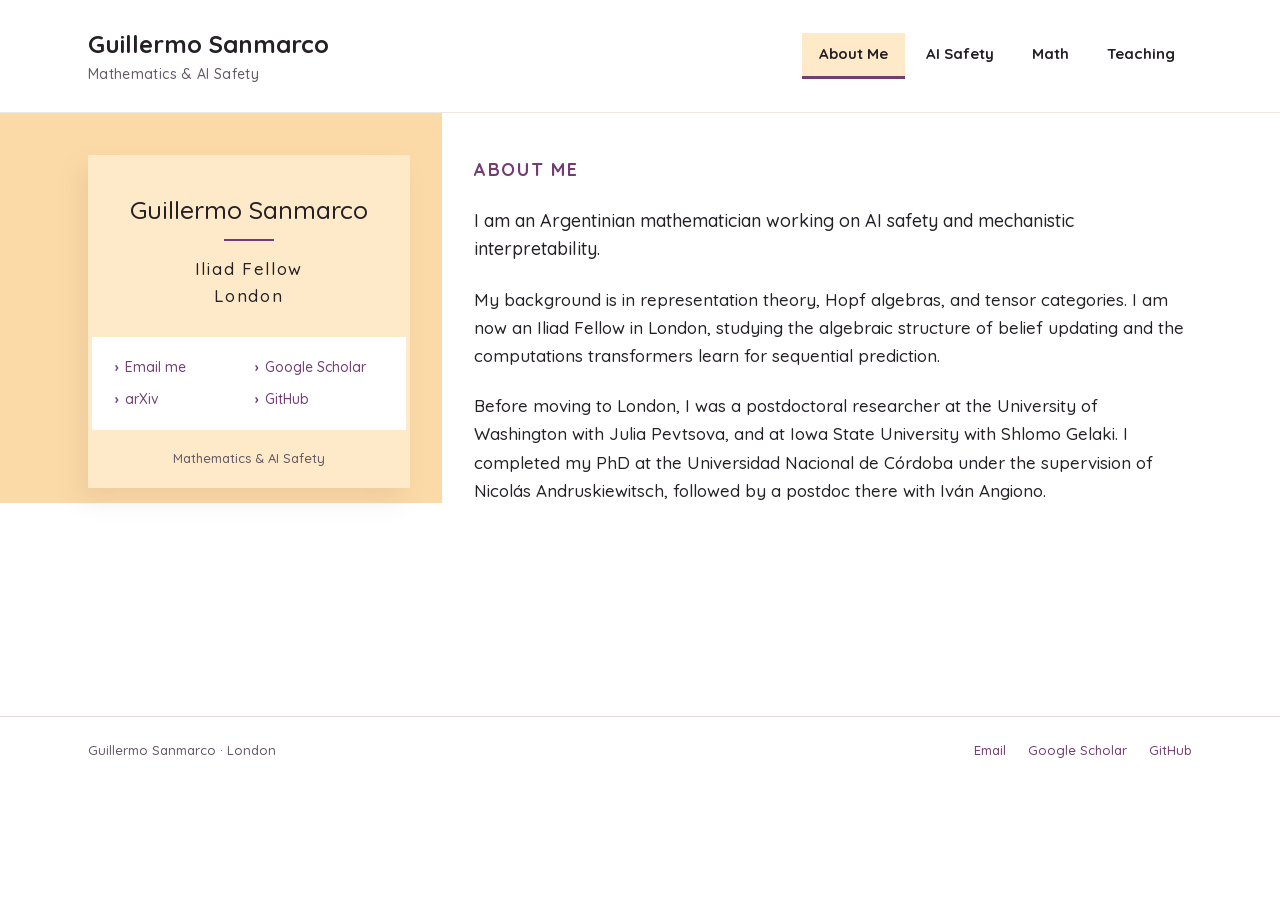
==== index.html @ ec8e5fe4 "Publish personal website and teaching materials" ====
<!doctype html>
<html lang="en"><head><meta charset="utf-8"><meta name="viewport" content="width=device-width,initial-scale=1">
<title>About Me · Guillermo Sanmarco</title><meta name="description" content="About Guillermo Sanmarco, mathematician and Iliad Fellow based in London.">
<meta name="theme-color" content="#713d73">
<link rel="icon" href="assets/favicon.svg" type="image/svg+xml"><link rel="stylesheet" href="assets/style.css?v=cc7e0315ac">
<link rel="preload" href="assets/quicksand.woff2" as="font" type="font/woff2" crossorigin>
<script src="assets/site.js?v=63e4ec101c" defer></script><link rel="canonical" href="https://sanmarcog.github.io/"></head>
<body><a class="skip-link" href="#main">Skip to content</a>
<header class="site-header"><div class="header-inner"><a class="brand" href="index.html"><strong>Guillermo Sanmarco</strong><span>Mathematics &amp; AI Safety</span></a><nav class="site-nav" aria-label="Main navigation"><a href="index.html" aria-current="page">About Me</a><a href="ai-safety.html" >AI Safety</a><a href="math.html" >Math</a><a href="teaching.html" >Teaching</a></nav></div></header>
<main id="main"><div class="profile-layout"><aside class="profile-card without-portrait" aria-label="Guillermo Sanmarco">
<p class="profile-name">Guillermo Sanmarco</p><hr class="profile-rule"><p class="profile-role">Iliad Fellow<br>London</p>
<div class="profile-links"><a href="mailto:gsanmarco91@gmail.com" >Email me</a><a href="https://scholar.google.com/citations?user=6tiehCkAAAAJ&amp;hl=en" >Google Scholar</a><a href="https://arxiv.org/search/?query=Sanmarco%2C+Guillermo&amp;searchtype=author&amp;abstracts=show&amp;order=-announced_date_first&amp;size=50" >arXiv</a><a href="https://github.com/sanmarcog" >GitHub</a></div>
<div class="profile-foot">Mathematics &amp; AI Safety</div></aside><div class="profile-copy">
<h1 class="eyebrow">About Me</h1>
<p class="intro-line">I am an Argentinian mathematician working on AI safety and mechanistic interpretability.</p>
<p>My background is in representation theory, Hopf algebras, and tensor categories. I am now an Iliad Fellow in London, studying the algebraic structure of belief updating and the computations transformers learn for sequential prediction.</p>
<p>Before moving to London, I was a postdoctoral researcher at the University of Washington with Julia Pevtsova, and at Iowa State University with Shlomo Gelaki. I completed my PhD at the Universidad Nacional de Córdoba under the supervision of Nicolás Andruskiewitsch, followed by a postdoc there with Iván Angiono.</p>
</div></div></main>
<footer class="site-footer"><div class="footer-inner"><span>Guillermo Sanmarco · London</span><div class="footer-links"><a href="mailto:gsanmarco91@gmail.com" >Email</a><a href="https://scholar.google.com/citations?user=6tiehCkAAAAJ&amp;hl=en" >Google Scholar</a><a href="https://github.com/sanmarcog" >GitHub</a></div></div></footer>
</body></html>
---- assets/style.css ----
@font-face{font-family:Quicksand;src:url('quicksand.woff2') format('woff2');font-weight:300 700;font-style:normal;font-display:swap}
:root{--ink:#242026;--muted:#625866;--plum:#713d73;--plum-dark:#4e2852;--peach:#fcdaa7;--cream:#fee9c8;--pale:#fcf8f2;--line:#e2d9e1;--lilac:#f3eaf4;--paper:#fff;--font:Quicksand,Arial,sans-serif}
*{box-sizing:border-box}html{scroll-behavior:smooth;scroll-padding-top:24px}body{margin:0;background:var(--paper);color:var(--ink);font-family:var(--font);font-size:17px;line-height:1.65;font-weight:500}a{color:var(--plum);text-underline-offset:4px;text-decoration-thickness:1px}a:hover{color:var(--plum-dark)}a:focus-visible,button:focus-visible,input:focus-visible,summary:focus-visible,[tabindex]:focus-visible{outline:3px solid var(--plum);outline-offset:4px}img{display:block;max-width:100%}button,input{font:inherit}button,a,input{touch-action:manipulation}[hidden]{display:none!important}.skip-link{position:fixed;top:-100px;left:20px;padding:10px 18px;background:white;z-index:20}.skip-link:focus{top:10px}
.site-header{border-bottom:1px solid #eee8e3;background:white}.header-inner{max-width:1160px;margin:auto;min-height:112px;display:flex;align-items:center;justify-content:space-between;gap:35px;padding:22px 28px}.brand{text-decoration:none;color:var(--ink);display:flex;flex-direction:column;line-height:1.4;flex-shrink:0}.brand strong{font-size:24px;font-weight:700}.brand span{font-size:14px;letter-spacing:.025em;color:var(--muted);margin-top:3px}.site-nav{display:flex;align-items:center;gap:4px}.site-nav a{padding:9px 17px;white-space:nowrap;color:var(--ink);font-weight:700;text-decoration:none;font-size:15px;border-bottom:3px solid transparent}.site-nav a:hover{background:var(--pale)}.site-nav a[aria-current=page]{background:var(--cream);border-color:var(--plum)}
main{min-height:65vh}.container{max-width:1104px;margin:auto;padding:48px 28px 76px}.page-intro{max-width:830px;margin-bottom:36px}h1,h2,h3{line-height:1.3;font-weight:700;margin-top:0}h1{font-size:34px;letter-spacing:-.025em;margin-bottom:14px}h2{font-size:25px;margin-bottom:16px}h3{font-size:20px;margin-bottom:10px}p{margin:0 0 22px}.eyebrow{font-size:13px;font-weight:700;color:var(--plum);letter-spacing:.095em;text-transform:uppercase;margin-bottom:12px}.intro-line{font-size:19px;line-height:1.6}.muted,.small-note{color:var(--muted)}.small-note{font-size:14px}.text-link{font-weight:700}.button{display:inline-block;background:var(--plum);color:#fff;text-decoration:none;border:1px solid var(--plum);border-radius:24px;padding:8px 20px;font-weight:700;font-size:14px}.button:hover{background:var(--plum-dark);color:#fff}.button.secondary{background:transparent;color:var(--plum)}
.profile-layout{position:relative;max-width:1160px;padding:42px 28px 70px;margin:auto;display:grid;grid-template-columns:322px minmax(0,1fr);gap:64px;align-items:start}.profile-layout:before{content:"";position:absolute;z-index:-1;top:0;left:calc((1160px - 100vw)/2);width:calc((100vw - 1160px)/2 + 382px);min-width:350px;height:630px;background:var(--peach)}.profile-card{background:var(--cream);box-shadow:-8px 12px 24px #7352451a;text-align:center;padding:28px 0 0;margin-bottom:25px}.portrait{width:205px;height:205px;border-radius:50%;object-fit:cover;object-position:50% 46%;margin:0 auto 24px}.profile-name{font-size:25px;font-weight:500;line-height:1.35;margin:0 12px 12px}.profile-rule{border:0;border-top:2px solid var(--plum);width:50px;margin:0 auto 14px}.profile-role{font-size:17px;letter-spacing:.1em;line-height:1.6;margin:0 10px 28px}.profile-links{background:#fff;margin:0 4px;padding:19px 23px;display:grid;grid-template-columns:1fr 1fr;gap:9px 12px;text-align:left;font-size:14px}.profile-links a{text-decoration:none;white-space:nowrap}.profile-links a:before{content:'›';color:var(--plum);font-weight:700;margin-right:6px}.profile-foot{padding:18px;font-size:13px;color:var(--muted)}.profile-copy h1{margin-top:2px}.profile-copy section{margin-top:36px}.profile-copy .intro-line{font-size:18px}.research-note{border-left:3px solid var(--plum);padding:4px 0 4px 20px;margin:26px 0}.research-note p:last-child{margin:0}.research-detail{border-top:1px solid var(--line);border-bottom:1px solid var(--line);padding:15px 0;margin:25px 0}.research-detail summary{cursor:pointer;color:var(--plum);font-weight:700}.research-detail p{margin:16px 0 0;font-size:15px}
.section-heading{display:flex;align-items:baseline;justify-content:space-between;gap:20px;padding-bottom:15px;border-bottom:2px solid var(--plum);margin-top:40px}.section-heading h2{margin:0}.section-heading span{font-size:14px;color:var(--muted)}.filter-bar{display:flex;align-items:center;gap:8px;flex-wrap:wrap;margin:24px 0}.filter-bar button{background:#fff;border:1px solid var(--line);border-radius:3px;padding:7px 15px;cursor:pointer;color:var(--muted);font-size:14px;font-weight:600}.filter-bar button[aria-pressed=true]{border-color:var(--plum);color:var(--plum-dark);background:var(--lilac)}.paper{padding:27px 0;border-bottom:1px solid var(--line);display:grid;grid-template-columns:58px 1fr;gap:22px}.paper-year{color:var(--plum);font-size:15px;font-weight:700;padding-top:3px}.paper h3{font-size:21px;margin-bottom:9px;max-width:880px}.paper h3 a{color:var(--ink);text-decoration:none}.paper h3 a:hover{color:var(--plum)}.paper p{margin:5px 0;font-size:15px}.paper .authors{color:#48404b}.paper .venue{font-style:italic;color:var(--muted)}.paper-links{display:flex;gap:18px;flex-wrap:wrap;margin-top:10px;font-size:14px;font-weight:700}
.course-list{margin:35px 0}.course-summary{display:grid;grid-template-columns:165px 1fr auto;gap:28px;padding:30px 0;border-top:1px solid var(--line);align-items:start}.course-summary:last-child{border-bottom:1px solid var(--line)}.course-summary .course-year{font-size:14px;color:var(--muted);margin-top:4px}.course-summary h2{margin:0 0 9px;font-size:25px}.course-summary p{margin:0;font-size:16px;max-width:610px}.course-summary .button{margin-top:5px}.course-nav{display:flex;flex-wrap:wrap;gap:24px;padding-bottom:18px;margin-bottom:28px;border-bottom:1px solid var(--line);font-size:14px;font-weight:700}.course-nav a[aria-current=page]{color:var(--ink);text-decoration:none}.course-top{display:flex;justify-content:space-between;align-items:flex-start;gap:24px}.course-top .button{margin-top:8px;white-space:nowrap}.course-top h1{margin-bottom:8px}.course-meta{color:var(--muted);font-size:15px;margin-bottom:14px}.course-description{max-width:820px;margin-bottom:28px}.course-description p{font-size:16px;margin-bottom:12px}.table-toolbar{display:flex;align-items:center;justify-content:space-between;gap:20px;margin-top:28px;margin-bottom:16px}.table-toolbar h2{font-size:22px;margin:0}.search-box label{font-size:13px;font-weight:700;color:var(--muted);margin-right:10px}.search-box input{border:1px solid #b6a8b7;border-radius:3px;background:#fff;padding:8px 12px;max-width:260px;width:240px;font-size:14px}.table-wrap{overflow:auto;border:1px solid var(--line);border-radius:3px;max-width:100%;scrollbar-color:var(--plum) var(--pale)}table{border-collapse:collapse;width:100%;text-align:left;font-size:14px;line-height:1.5}caption{text-align:left;position:absolute;width:1px;height:1px;overflow:hidden;clip-path:inset(50%)}thead{background:var(--plum);color:white}th{font-weight:700}th,td{padding:15px 13px;border-bottom:1px solid var(--line);vertical-align:top}th+th,td+td{border-left:1px solid #e4dce380}tbody tr:nth-child(even){background:#faf7fa}tbody tr:hover{background:var(--lilac)}tbody tr:last-child td{border-bottom:0}.course-table{min-width:900px}.course-table td:first-child{white-space:nowrap}.course-table .topic{min-width:300px;width:44%;font-size:15px}.course-table a{font-weight:600;white-space:nowrap}.course-table th{font-size:13px}.course-table td.resource{min-width:80px}.course-table .empty{color:#928894}.table-note{font-size:13px;color:var(--muted);margin-top:13px}.no-results{background:var(--pale);padding:25px;text-align:center}.source-files{margin-top:40px;padding-top:25px;border-top:1px solid var(--line)}.source-grid{display:flex;flex-wrap:wrap;gap:9px 21px;font-size:14px}.source-files p{font-size:15px}.academic-table th{width:150px;color:var(--plum);font-weight:600;background:var(--pale)}.academic-table td strong{font-weight:700}.academic-table td span{display:block;color:var(--muted);font-size:14px;margin-top:3px}
.site-footer{border-top:1px solid var(--line);margin-top:18px;background:#fff}.footer-inner{max-width:1160px;margin:auto;padding:23px 28px 28px;display:flex;justify-content:space-between;align-items:center;gap:25px;font-size:13px;color:var(--muted)}.footer-links{display:flex;gap:22px}.footer-links a{color:var(--plum);text-decoration:none}.footer-links a:hover{text-decoration:underline}
@media(min-width:1700px){.profile-layout:before{height:620px}}
@media(max-width:1160px){.profile-layout:before{left:0;width:365px}.profile-layout{gap:42px}.header-inner{gap:24px}.site-nav a{padding:9px 12px}}
@media(max-width:900px){.header-inner{align-items:flex-start;gap:15px;flex-direction:column;padding-top:20px;padding-bottom:15px;min-height:unset}.brand strong{font-size:23px}.site-nav{gap:5px;width:100%}.site-nav a{padding:8px 15px}.profile-layout{grid-template-columns:260px minmax(0,1fr);gap:32px}.profile-layout:before{width:290px;height:600px}.profile-name{font-size:22px}.profile-links{grid-template-columns:1fr;text-align:center;gap:9px}.portrait{width:180px;height:180px}.profile-copy h1{font-size:30px}.course-summary{grid-template-columns:125px 1fr}.course-summary .button{grid-column:2;justify-self:start;margin:0}.table-toolbar{align-items:flex-start;flex-direction:column;gap:14px}.course-top h1{font-size:30px}}
@media(max-width:680px){body{font-size:16px;line-height:1.7}.header-inner{padding:20px 20px 12px}.brand strong{font-size:22px}.brand span{font-size:12px}.site-nav{justify-content:space-between;gap:0}.site-nav a{font-size:13px;padding:8px 9px}.container{padding:32px 20px 50px}h1{font-size:30px}h2{font-size:23px}.profile-layout{display:flex;flex-direction:column;padding:30px 20px 45px;gap:30px}.profile-layout:before{display:none}.profile-card{display:grid;grid-template-columns:100px 1fr;padding:18px;align-items:center;text-align:left;gap:0 20px;width:100%;margin:0;box-shadow:none}.portrait{width:100px;height:100px;grid-column:1;grid-row:1/5;margin:0}.profile-name{font-size:21px;margin:0 0 5px;grid-column:2}.profile-rule{display:none}.profile-role{font-size:13px;letter-spacing:.03em;grid-column:2;margin:0}.profile-links{display:flex;flex-wrap:wrap;grid-column:1/-1;padding:12px 0 0;margin:15px 0 0;background:transparent;border-top:1px solid #d7bda1;gap:6px 17px;font-size:13px}.profile-foot{display:none}.profile-copy section{margin-top:30px}.intro-line,.profile-copy .intro-line{font-size:17px}.paper{grid-template-columns:1fr;gap:7px;padding:24px 0}.paper-year{font-size:13px}.paper h3{font-size:20px}.section-heading{align-items:flex-start;flex-direction:column;gap:6px;margin-top:30px}.filter-bar button{font-size:13px;padding:6px 10px}.course-summary{grid-template-columns:1fr;gap:9px;padding:25px 0}.course-summary .button{grid-column:1;margin-top:8px}.course-summary .course-year{margin:0}.course-top{flex-direction:column;gap:0}.course-top .button{margin:0 0 20px}.course-description{margin-top:12px}.course-nav{gap:20px;font-size:13px}.search-box{display:flex;align-items:center;width:100%}.search-box input{max-width:none;width:100%;min-width:0}.search-box label{white-space:nowrap}.footer-inner{align-items:flex-start;flex-direction:column;gap:8px;padding:20px}.footer-links{flex-wrap:wrap;gap:18px}.academic-table th{width:94px;padding:12px 9px}.academic-table td{padding:12px 10px}}
@media(prefers-reduced-motion:reduce){html{scroll-behavior:auto}}
.sr-only{position:absolute;width:1px;height:1px;padding:0;margin:-1px;overflow:hidden;clip-path:inset(50%);white-space:nowrap;border:0}
.material-nav{display:flex;gap:12px 26px;flex-wrap:wrap;font-size:14px;font-weight:700;margin:26px 0}.course-resources{margin-top:42px}.course-resources h2{font-size:22px}.resource-table{min-width:660px}.resource-table td:first-child{font-weight:600}.resource-table .file-link{display:block;width:fit-content;padding:2px 0;white-space:nowrap}#course-table:has(th:last-child:nth-child(3)){min-width:600px}#course-table:has(th:last-child:nth-child(3)) .topic{width:65%}
.paper-abstract{margin-top:12px;font-size:14px}.paper-abstract summary{color:var(--plum);cursor:pointer;font-weight:700;width:fit-content;padding:3px 0}.paper-abstract[open] summary{margin-bottom:12px}.abstract-text{background:var(--pale);border-left:2px solid var(--plum);padding:16px 20px;max-width:850px}.paper .abstract-text p{font-size:15px;line-height:1.8;margin:0}.abstract-text sub,.abstract-text sup{line-height:0}
.course-scroll{max-height:70vh;max-height:70svh;scroll-padding-top:56px}.course-table{border-collapse:separate;border-spacing:0}.course-table thead th{position:sticky;top:0;z-index:2;background:var(--plum);border-bottom:1px solid var(--plum-dark)}.course-table .file-link{display:block;width:fit-content;padding:2px 0}.file-type{font-size:10px;font-weight:600;text-transform:uppercase;color:var(--muted);margin-left:3px;letter-spacing:.03em}.scroll-hint{font-size:13px;color:var(--muted);margin:0 0 10px}.horizontal-hint{display:none}.source-grid .file-link{padding:4px 0}.without-portrait{padding-top:38px}.profile-layout:has(.without-portrait):before{height:390px}
@media(max-width:1060px){.horizontal-hint{display:inline}}
@media(max-width:680px){.without-portrait{display:block;padding:22px}.without-portrait .profile-name{margin-bottom:7px}.without-portrait .profile-role{letter-spacing:0}.without-portrait .profile-links{margin-top:16px}.abstract-text{padding:14px 16px}.paper .abstract-text p{font-size:14px}}
@media print{.course-scroll{max-height:none;overflow:visible}.course-table thead th{position:static}.scroll-hint{display:none}}
@media print{.site-nav,.site-footer,.filter-bar,.search-box,.skip-link,.profile-links{display:none}.profile-layout:before{display:none}.profile-card{box-shadow:none}.container,.profile-layout{max-width:none;padding:15px}.table-wrap{overflow:visible}.course-table{min-width:0;font-size:9px}.course-table .topic{font-size:10px;min-width:0}.course-table th,.course-table td{padding:7px}.paper{break-inside:avoid}}
h1.eyebrow{font-size:18px;line-height:1.65;letter-spacing:.095em;margin:0 0 22px}
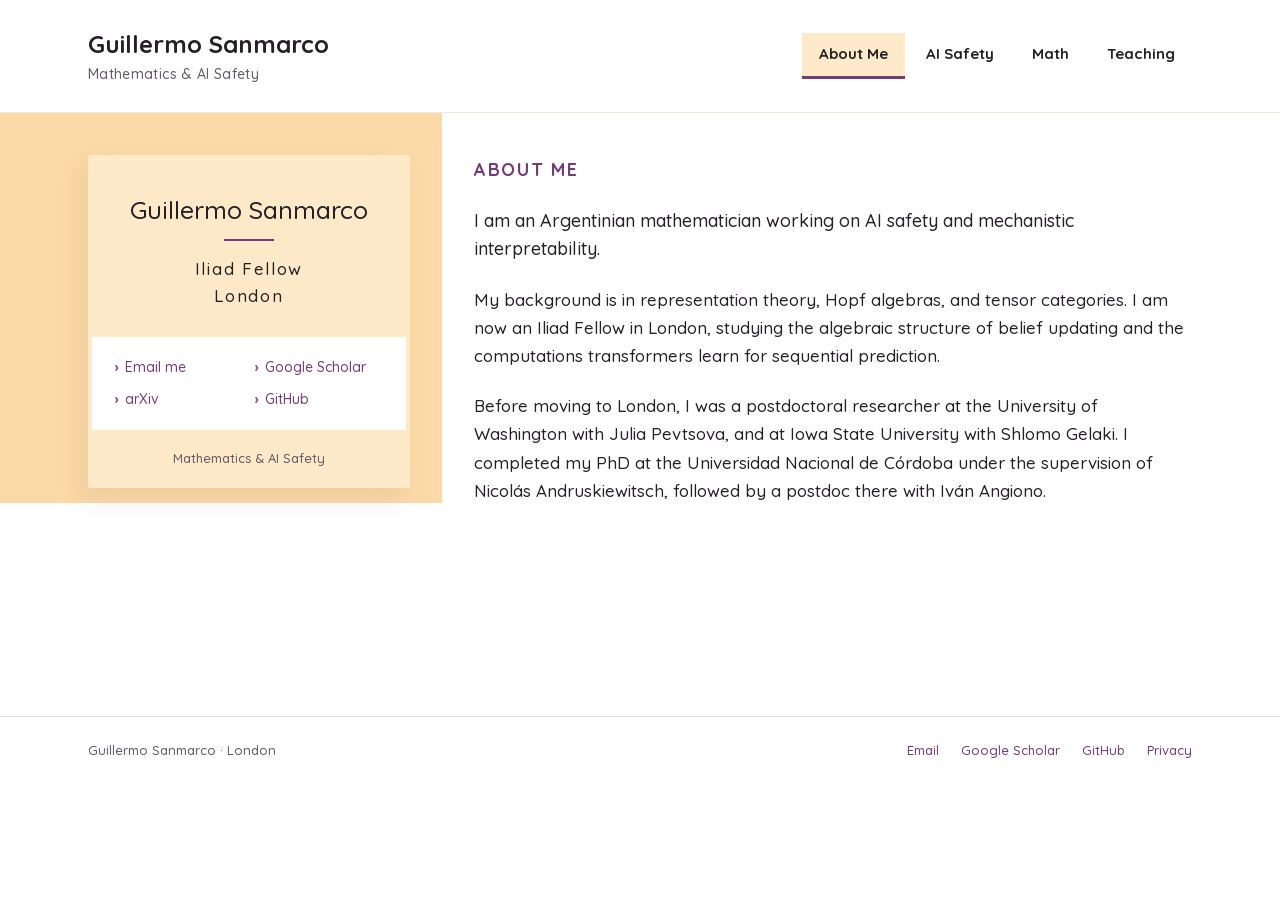
==== commit 514292a0: "Add minimal Umami analytics with visitor privacy controls" ====
--- a/index.html
+++ b/index.html
@@ -1,10 +1,12 @@
 <!doctype html>
 <html lang="en"><head><meta charset="utf-8"><meta name="viewport" content="width=device-width,initial-scale=1">
-<title>About Me · Guillermo Sanmarco</title><meta name="description" content="About Guillermo Sanmarco, mathematician and Iliad Fellow based in London.">
+<title>Guillermo Sanmarco | Mathematics &amp; AI Safety</title><meta name="description" content="Guillermo Sanmarco is a mathematician working on AI safety and mechanistic interpretability. Research, publications, and lecture notes."><script type="application/ld+json">{"@context": "https://schema.org", "@type": "ProfilePage", "@id": "https://sanmarcog.github.io/#profile", "url": "https://sanmarcog.github.io/", "name": "Guillermo Sanmarco | Mathematics & AI Safety", "mainEntity": {"@type": "Person", "@id": "https://sanmarcog.github.io/#guillermo-sanmarco", "name": "Guillermo Sanmarco", "url": "https://sanmarcog.github.io/", "description": "Argentinian mathematician working on AI safety and mechanistic interpretability.", "sameAs": ["https://scholar.google.com/citations?user=6tiehCkAAAAJ&hl=en", "https://github.com/sanmarcog"]}}</script><meta name="google-site-verification" content="SFhgBvDmAlvlLutQkUVgvOd1UnW-dRVDA74jmozo9A4">
 <meta name="theme-color" content="#713d73">
+<meta name="referrer" content="strict-origin-when-cross-origin">
 <link rel="icon" href="assets/favicon.svg" type="image/svg+xml"><link rel="stylesheet" href="assets/style.css?v=cc7e0315ac">
 <link rel="preload" href="assets/quicksand.woff2" as="font" type="font/woff2" crossorigin>
-<script src="assets/site.js?v=63e4ec101c" defer></script><link rel="canonical" href="https://sanmarcog.github.io/"></head>
+<script src="assets/site.js?v=63e4ec101c" defer></script>
+<script src="assets/analytics.js?v=209ab9ec4a" data-website-id="34ae50a4-d8b5-4f35-b448-f66929e7ae29" defer></script><link rel="canonical" href="https://sanmarcog.github.io/"></head>
 <body><a class="skip-link" href="#main">Skip to content</a>
 <header class="site-header"><div class="header-inner"><a class="brand" href="index.html"><strong>Guillermo Sanmarco</strong><span>Mathematics &amp; AI Safety</span></a><nav class="site-nav" aria-label="Main navigation"><a href="index.html" aria-current="page">About Me</a><a href="ai-safety.html" >AI Safety</a><a href="math.html" >Math</a><a href="teaching.html" >Teaching</a></nav></div></header>
 <main id="main"><div class="profile-layout"><aside class="profile-card without-portrait" aria-label="Guillermo Sanmarco">
@@ -16,5 +18,5 @@
 <p>My background is in representation theory, Hopf algebras, and tensor categories. I am now an Iliad Fellow in London, studying the algebraic structure of belief updating and the computations transformers learn for sequential prediction.</p>
 <p>Before moving to London, I was a postdoctoral researcher at the University of Washington with Julia Pevtsova, and at Iowa State University with Shlomo Gelaki. I completed my PhD at the Universidad Nacional de Córdoba under the supervision of Nicolás Andruskiewitsch, followed by a postdoc there with Iván Angiono.</p>
 </div></div></main>
-<footer class="site-footer"><div class="footer-inner"><span>Guillermo Sanmarco · London</span><div class="footer-links"><a href="mailto:gsanmarco91@gmail.com" >Email</a><a href="https://scholar.google.com/citations?user=6tiehCkAAAAJ&amp;hl=en" >Google Scholar</a><a href="https://github.com/sanmarcog" >GitHub</a></div></div></footer>
+<footer class="site-footer"><div class="footer-inner"><span>Guillermo Sanmarco · London</span><div class="footer-links"><a href="mailto:gsanmarco91@gmail.com" >Email</a><a href="https://scholar.google.com/citations?user=6tiehCkAAAAJ&amp;hl=en" >Google Scholar</a><a href="https://github.com/sanmarcog" >GitHub</a><a href="privacy.html" >Privacy</a></div></div></footer>
 </body></html>
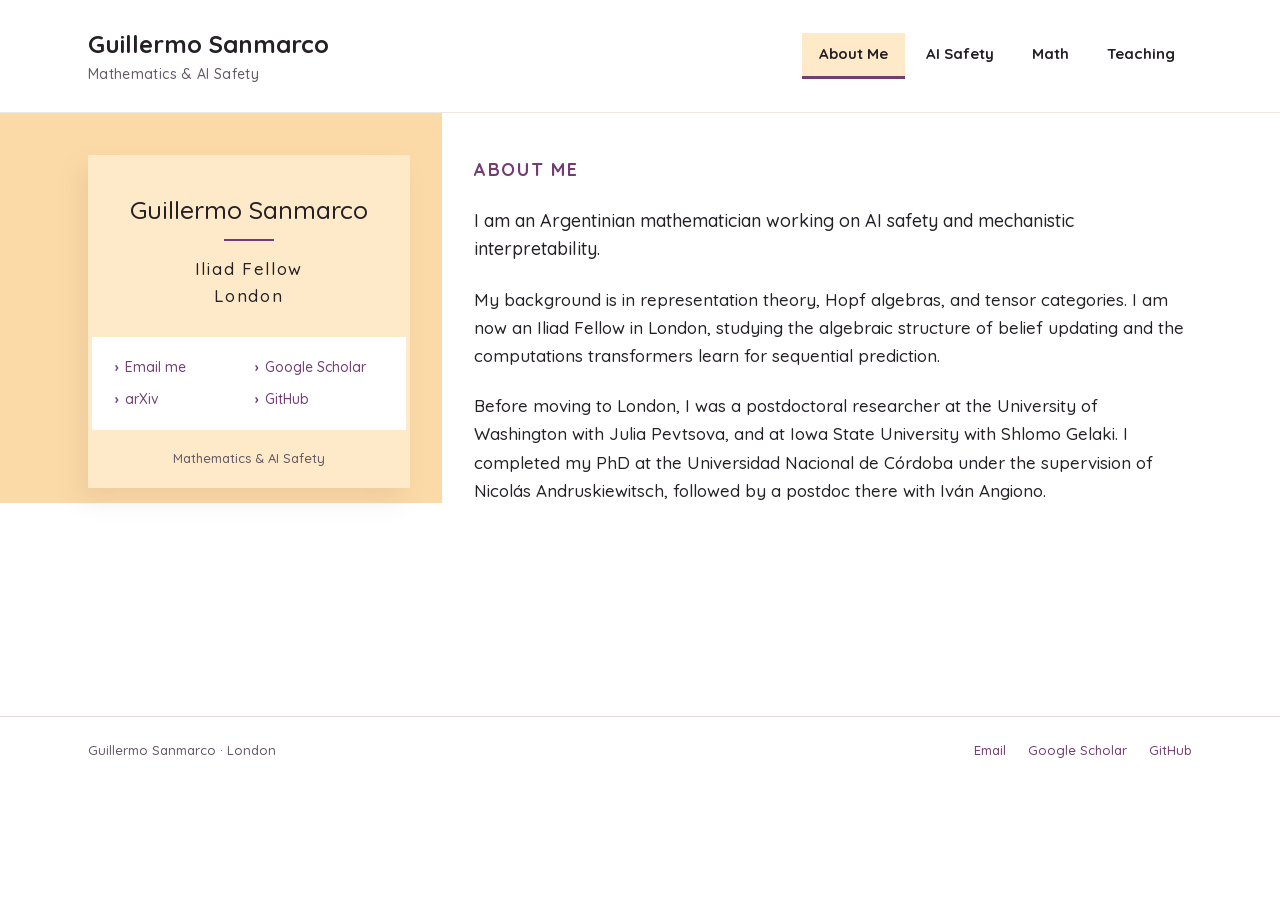
==== commit eb49c436: "Remove Privacy panel from every page" ====
--- a/index.html
+++ b/index.html
@@ -3,10 +3,10 @@
 <title>Guillermo Sanmarco | Mathematics &amp; AI Safety</title><meta name="description" content="Guillermo Sanmarco is a mathematician working on AI safety and mechanistic interpretability. Research, publications, and lecture notes."><script type="application/ld+json">{"@context": "https://schema.org", "@type": "ProfilePage", "@id": "https://sanmarcog.github.io/#profile", "url": "https://sanmarcog.github.io/", "name": "Guillermo Sanmarco | Mathematics & AI Safety", "mainEntity": {"@type": "Person", "@id": "https://sanmarcog.github.io/#guillermo-sanmarco", "name": "Guillermo Sanmarco", "url": "https://sanmarcog.github.io/", "description": "Argentinian mathematician working on AI safety and mechanistic interpretability.", "sameAs": ["https://scholar.google.com/citations?user=6tiehCkAAAAJ&hl=en", "https://github.com/sanmarcog"]}}</script><meta name="google-site-verification" content="SFhgBvDmAlvlLutQkUVgvOd1UnW-dRVDA74jmozo9A4">
 <meta name="theme-color" content="#713d73">
 <meta name="referrer" content="strict-origin-when-cross-origin">
-<link rel="icon" href="assets/favicon.svg" type="image/svg+xml"><link rel="stylesheet" href="assets/style.css?v=cc7e0315ac">
+<link rel="icon" href="assets/favicon.svg" type="image/svg+xml"><link rel="stylesheet" href="assets/style.css?v=182077a591">
 <link rel="preload" href="assets/quicksand.woff2" as="font" type="font/woff2" crossorigin>
 <script src="assets/site.js?v=63e4ec101c" defer></script>
-<script src="assets/analytics.js?v=209ab9ec4a" data-website-id="34ae50a4-d8b5-4f35-b448-f66929e7ae29" defer></script><link rel="canonical" href="https://sanmarcog.github.io/"></head>
+<script src="assets/analytics.js?v=1d7a8a3062" data-counter-endpoint="" defer></script><link rel="canonical" href="https://sanmarcog.github.io/"></head>
 <body><a class="skip-link" href="#main">Skip to content</a>
 <header class="site-header"><div class="header-inner"><a class="brand" href="index.html"><strong>Guillermo Sanmarco</strong><span>Mathematics &amp; AI Safety</span></a><nav class="site-nav" aria-label="Main navigation"><a href="index.html" aria-current="page">About Me</a><a href="ai-safety.html" >AI Safety</a><a href="math.html" >Math</a><a href="teaching.html" >Teaching</a></nav></div></header>
 <main id="main"><div class="profile-layout"><aside class="profile-card without-portrait" aria-label="Guillermo Sanmarco">
@@ -18,5 +18,5 @@
 <p>My background is in representation theory, Hopf algebras, and tensor categories. I am now an Iliad Fellow in London, studying the algebraic structure of belief updating and the computations transformers learn for sequential prediction.</p>
 <p>Before moving to London, I was a postdoctoral researcher at the University of Washington with Julia Pevtsova, and at Iowa State University with Shlomo Gelaki. I completed my PhD at the Universidad Nacional de Córdoba under the supervision of Nicolás Andruskiewitsch, followed by a postdoc there with Iván Angiono.</p>
 </div></div></main>
-<footer class="site-footer"><div class="footer-inner"><span>Guillermo Sanmarco · London</span><div class="footer-links"><a href="mailto:gsanmarco91@gmail.com" >Email</a><a href="https://scholar.google.com/citations?user=6tiehCkAAAAJ&amp;hl=en" >Google Scholar</a><a href="https://github.com/sanmarcog" >GitHub</a><a href="privacy.html" >Privacy</a></div></div></footer>
+<footer class="site-footer"><div class="footer-inner"><span>Guillermo Sanmarco · London</span><div class="footer-links"><a href="mailto:gsanmarco91@gmail.com" >Email</a><a href="https://scholar.google.com/citations?user=6tiehCkAAAAJ&amp;hl=en" >Google Scholar</a><a href="https://github.com/sanmarcog" >GitHub</a></div></div></footer>
 </body></html>
--- a/assets/style.css
+++ b/assets/style.css
@@ -21,3 +21,4 @@
 @media print{.course-scroll{max-height:none;overflow:visible}.course-table thead th{position:static}.scroll-hint{display:none}}
 @media print{.site-nav,.site-footer,.filter-bar,.search-box,.skip-link,.profile-links{display:none}.profile-layout:before{display:none}.profile-card{box-shadow:none}.container,.profile-layout{max-width:none;padding:15px}.table-wrap{overflow:visible}.course-table{min-width:0;font-size:9px}.course-table .topic{font-size:10px;min-width:0}.course-table th,.course-table td{padding:7px}.paper{break-inside:avoid}}
 h1.eyebrow{font-size:18px;line-height:1.65;letter-spacing:.095em;margin:0 0 22px}
+
